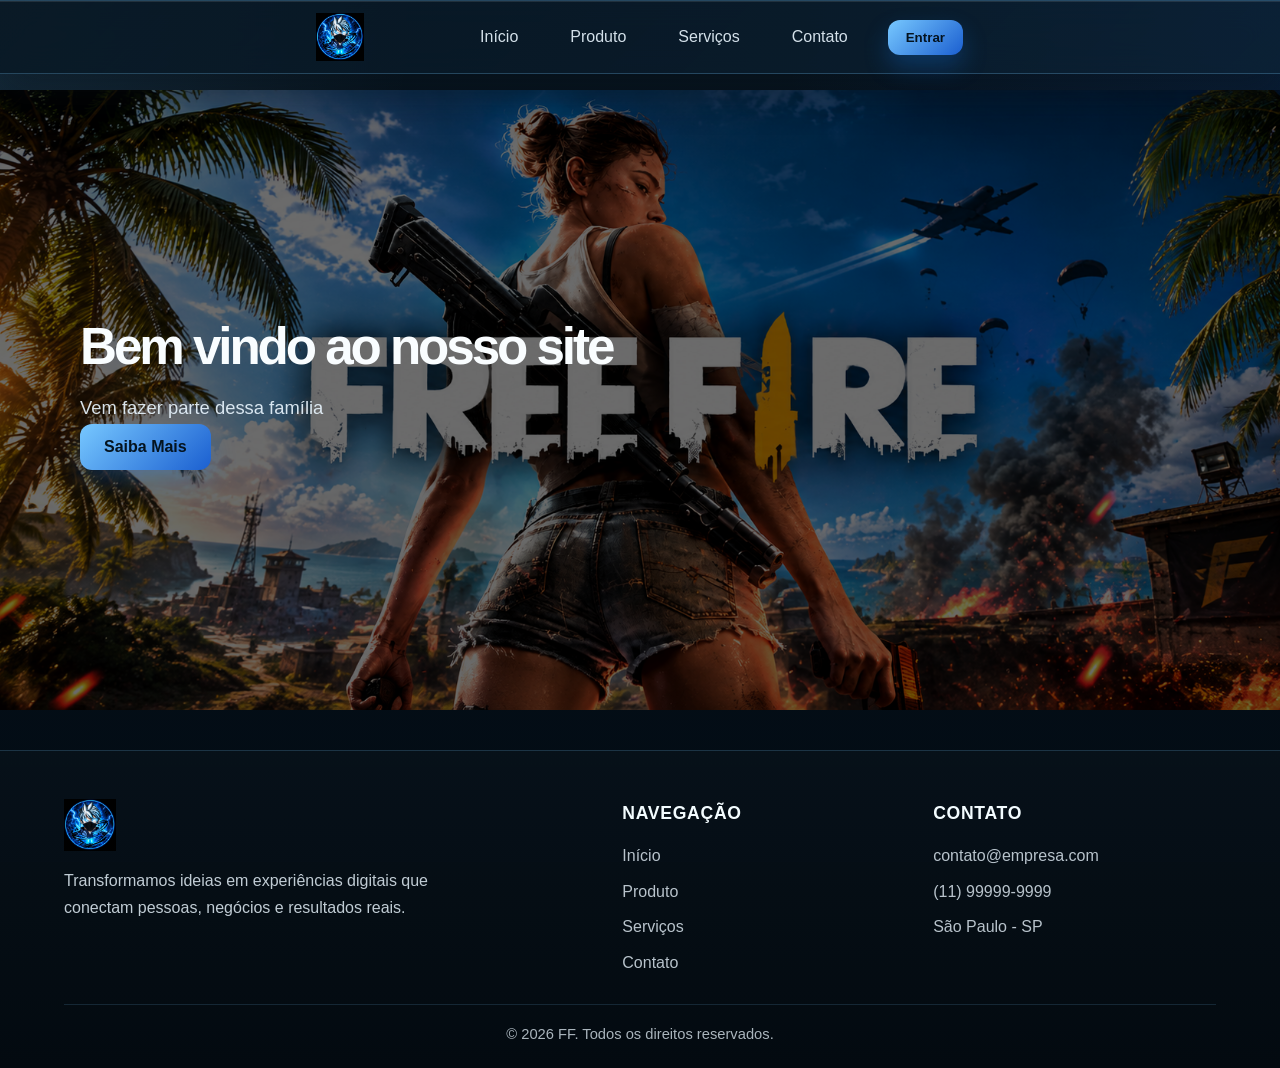
==== index.html @ ce6394fc "first commit" ====
<!DOCTYPE html>
<html lang="pt br">

<head>
    <meta charset="UTF-8">
    <meta name="viewport" content="width=device-width, initial-scale=1.0">
    <link rel="stylesheet" href="css/estilo.css">
    <title>FF</title>

</head>

<body>
    <header id="topo" class="site-header">
        <nav class="navbar" aria-label="Navegação principal">
            <div class="logo" id="logo-principal">
                <img src="./img/logo2.png" width="90" alt="Logo do site">
            </div>

            <button class="menu-toggle" type="button" aria-label="Abrir menu" aria-expanded="false">
                <span></span>
                <span></span>
                <span></span>
            </button>

            <ul class="menu" id="menu-principal">
                <li class="menu-item"><a href="index.html">Início</a></li>
                <li class="menu-item"><a href="produto.html">Produto</a></li>
                <li class="menu-item"><a href="servicos.html">Serviços</a></li>
                <li class="menu-item"><a href="contato.html">Contato</a></li>
                <li class="nav-button"><button type="button">Entrar</button></li>
            </ul>
        </nav>
    </header>

    <main id="conteudo-principal">
        <section class="hero" id="secao-hero">
            <img class="hero-image" src="./img/ChatGPT Image 23 de set. de 2026, 15_24_44.png" alt="Imagem principal">

            <div class="hero-content" id="hero-conteudo">
                <h1>Bem vindo ao nosso site</h1>
                <p>Vem fazer parte dessa família</p>
                <button type="button">Saiba Mais</button>
            </div>
        </section>

        

    <footer class="site-footer">
        <div class="footer-grid">
            <div class="footer-brand">
                <img src="./img/logo2.png" alt="Logo do site">
                <p>Transformamos ideias em experiências digitais que conectam pessoas, negócios e resultados reais.</p>
            </div>

            <div class="footer-links">
                <h3>Navegação</h3>
                <ul>
                    <li><a href="index.html">Início</a></li>
                    <li><a href="produto.html">Produto</a></li>
                    <li><a href="servicos.html">Serviços</a></li>
                    <li><a href="contato.html">Contato</a></li>
                </ul>
            </div>

            <div class="footer-links">
                <h3>Contato</h3>
                <ul class="footer-contact">
                    <li><a href="mailto:contato@empresa.com">contato@empresa.com</a></li>
                    <li><a href="tel:+5511999999999">(11) 99999-9999</a></li>
                    <li><span>São Paulo - SP</span></li>
                </ul>
            </div>
        </div>

        <div class="footer-bottom">
            <p>© 2026 FF. Todos os direitos reservados.</p>
        </div>
    </footer>

    <script>
        const header = document.querySelector('header');
        const menuToggle = document.querySelector('.menu-toggle');
        const menu = document.querySelector('.menu');

        function updateHeaderState() {
            header.classList.toggle('scrolled', window.scrollY > 20);
        }

        menuToggle.addEventListener('click', () => {
            const isOpen = menu.classList.toggle('open');
            menuToggle.setAttribute('aria-expanded', String(isOpen));
        });

        updateHeaderState();
        window.addEventListener('scroll', updateHeaderState, { passive: true });
    </script>
</body>

</html>
---- css/estilo.css ----
:root {
    --bg-site: #06131d;
    --bg-site-2: #000000;
    --bg-panel: rgba(10, 22, 34, 0.8);
    --panel-soft: #f5f8fc;
    --text-color: #0f172a;
    --text-soft: #eaf6ff;
    --muted: #7c8ea6;
    --accent: #77c8ff;
    --accent-strong: #1b5fd0;
    --accent-deep: #0d1d2b;
    --border: rgba(119, 200, 255, 0.45);
    --shadow: rgba(17, 93, 173, 0.28);
}

* {
    box-sizing: border-box;
}

html {
    scroll-behavior: smooth;
    overflow-y: scroll;
    scrollbar-width: none; 
    -ms-overflow-style: none;
}

html::-webkit-scrollbar {
    display: none; 
}

body {
    margin: 0;
    font-family: "Segoe UI", Arial, sans-serif;
    background:
        radial-gradient(circle at top left, rgba(119, 200, 255, 0.15), transparent 25%),
        radial-gradient(circle at top right, rgba(27, 95, 208, 0.16), transparent 30%),
        linear-gradient(180deg, var(--bg-site) 0%, #020a12 100%);
    color: var(--text-color);
    scrollbar-width: none;
    -ms-overflow-style: none; 
    }

body::-webkit-scrollbar {
    display: none; 
}

header {
    position: fixed;
    top: 0;
    left: 0;
    width: 100%;
    z-index: 50;
    padding-top: 0;
}

.navbar {
    position: relative;
    width: 100%;
    margin: 0;
    display: grid;
    grid-template-columns: 1fr auto 1fr;
    align-items: center;
    gap: 24px;
    padding: 0 32px;
    background: linear-gradient(135deg, rgba(8, 23, 35, 0.86), rgba(12, 34, 53, 0.72));
    border: 1px solid rgba(119, 200, 255, 0.26);
    border-left: none;
    border-right: none;
    border-radius: 0;
    box-shadow: 0 18px 38px rgba(9, 18, 28, 0.42), inset 0 1px 0 rgba(255,255,255,0.1);
    backdrop-filter: blur(16px);
    transition: background 0.25s ease, box-shadow 0.25s ease, border-color 0.25s ease;
}

.logo {
    justify-self: start;
    margin-left: 284px;
}

nav {
    width: 100%;
    display: flex;
    justify-content: center;
}

nav ul {
    display: flex;
    align-items: center;
    gap: 28px;
    list-style: none;
    justify-content: flex-end;
    margin: 0;
    padding: 0;
}

header.scrolled .navbar {
    background: linear-gradient(135deg, rgba(8, 23, 35, 0.96), rgba(11, 29, 45, 0.88));
    box-shadow: 0 16px 34px rgba(9, 18, 28, 0.48), inset 0 1px 0 rgba(255,255,255,0.12);
    border-color: rgba(146, 165, 177, 0.7);
}

.logo {
    display: flex;
    align-items: center;
    gap: 12px;
    min-width: 120px;
    height: 72px;

}

.logo img {
   
    max-height: 48px;
    width: auto;
    object-fit: contain;
    
}

.logo span {
    color: var(--text-soft);
    text-transform: uppercase;
    letter-spacing: 0.18em;
    font-size: 0.88rem;
    font-weight: 700;
}

nav ul {
    display: flex;
    align-items: center;
    gap: 28px;
    list-style: none;
    margin: 0;
    padding: 0;
}

.navbar > ul {
    position: absolute;
    top: 0;
    right: 317px;
    height: 72px;
    justify-content: flex-end;
}

.menu-toggle {
    display: none;
    width: 46px;
    height: 46px;
    border: 1px solid rgba(255,255,255,0.12);
    background: rgba(255,255,255,0.02);
    border-radius: 12px;
    cursor: pointer;
    padding: 10px 8px;
    flex-direction: column;
    justify-content: center;
    gap: 5px;
}

.menu-toggle span {
    display: block;
    width: 100%;
    height: 2px;
    background: #fff;
    border-radius: 2px;
}

nav ul li {
    position: relative;
    list-style: none;
    padding: 5px 0;
}

nav ul a {
    position: relative;
    color: rgba(234, 246, 255, 0.9);
    text-decoration: none;
    font-weight: 500;
    display: inline-block;
    padding: 10px 12px;
    border-radius: 10px;
    transition: color 0.2s ease, background 0.2s ease, transform 0.2s ease;
}

nav ul a::after {
    content: "";
    position: absolute;
    left: 12px;
    right: 12px;
    bottom: 6px;
    height: 2px;
    border-radius: 999px;
    background: linear-gradient(90deg, var(--accent), #ffffff);
    transform: scaleX(0);
    transform-origin: center;
    transition: transform 0.25s ease;
}

nav ul li:hover a::after,
nav ul a:hover::after {
    transform: scaleX(1);
}

nav ul li:hover a,
nav ul a:hover {
    color: #ffffff;
    background: rgba(255, 255, 255, 0.04);
    transform: translateY(-1px);
}

.nav-button {
    list-style: none;
}

.nav-button button,
.hero-content button,
.submit-btn {
    border: none;
    border-radius: 12px;
    background: linear-gradient(135deg, var(--accent), var(--accent-strong));
    color: #04131f;
    font-weight: 700;
    cursor: pointer;
    box-shadow: 0 12px 24px rgba(20, 132, 255, 0.25);
    transition: transform 0.2s ease, box-shadow 0.2s ease, filter 0.2s ease;
}

.nav-button button {
    padding: 10px 18px;
}

.nav-button button:hover,
.hero-content button:hover,
.submit-btn:hover {
    transform: translateY(-1px);
    filter: brightness(1.02);
    box-shadow: 0 18px 32px rgba(20, 132, 255, 0.28);
}

main {
    margin-top: 90px;
    line-height: 1.6;
    position: relative;
}

.hero {
    position: relative;
    width: 100%;
    min-height: 620px;
    overflow: hidden;
    display: flex;
    align-items: center;
    justify-content: flex-start;
    background: #050d13;
}

.hero-image {
    position: absolute;
    top: 100%;
    inset: 0;
    width: 100%;
    height: 100%;
    object-fit: cover;
    object-position: center;
    filter: brightness(0.42);
}

.hero-content {
    position: relative;
    z-index: 2;
    width: min(100%, 720px);
    padding: 72px 80px 82px;
    color: var(--text-soft);
}

.eyebrow {
    display: inline-block;
    padding: 6px 12px;
    border: 1px solid rgba(119, 200, 255, 0.6);
    border-radius: 999px;
    background: rgba(119, 200, 255, 0.09);
    color: #dff4ff;
    font-size: 0.76rem;
    letter-spacing: 0.12em;
    text-transform: uppercase;
    margin-bottom: 18px;
}

.hero-content h1 {
    margin: 0 0 18px;
    font-size: clamp(2.5rem, 4vw, 4.4rem);
    line-height: 1.05;
    letter-spacing: -0.06em;
    color: #f9fdff;
    max-width: 620px;
}

.hero-content p {
    margin: 0;
    font-size: 1.15rem;
    max-width: 560px;
    line-height: 1.7;
    color: rgba(234, 246, 255, 0.9);
}

.hero-actions {
    display: flex;
    align-items: center;
    gap: 20px;
    margin-top: 28px;
}

.hero-content button {
    padding: 14px 24px;
    font-size: 1rem;
}

.secondary-link {
    color: #effbff;
    text-decoration: none;
    font-weight: 600;
    border-bottom: 1px solid rgba(255, 255, 255, 0.45);
    padding-bottom: 2px;
}

.dashboard-section {
    width: min(1280px, 90%);
    margin: 36px auto 92px;
}

.stats-bar {
    display: grid;
    grid-template-columns: repeat(3, minmax(0, 1fr));
    gap: 18px;
    margin-bottom: 26px;
}

.stat-item {
    display: flex;
    flex-direction: column;
    gap: 8px;
    padding: 22px 20px;
    background: rgba(8, 21, 31, 0.86);
    border: 1px solid rgba(119, 200, 255, 0.22);
    border-radius: 18px;
    box-shadow: 0 12px 30px rgba(8, 21, 31, 0.2);
}

.stat-item strong {
    font-size: clamp(1.7rem, 2vw, 2.4rem);
    color: #dff4ff;
    letter-spacing: -0.04em;
}

.stat-item span {
    color: rgba(234, 246, 255, 0.75);
    font-size: 0.96rem;
}

.feature-grid {
    display: grid;
    grid-template-columns: repeat(3, minmax(0, 1fr));
    gap: 18px;
    margin-bottom: 32px;
}

.feature-card {
    background: rgba(16, 27, 39, 0.9);
    border: 1px solid rgba(119, 200, 255, 0.2);
    border-radius: 20px;
    padding: 24px 20px 18px;
    display: grid;
    grid-template-columns: 90px 1fr;
    grid-template-areas:
        "icon text"
        "button button";
    column-gap: 18px;
    row-gap: 18px;
    min-height: 200px;
    box-shadow: 0 18px 36px rgba(10, 17, 26, 0.18);
}

.feature-icon {
    grid-area: icon;
    width: 80px;
    height: 80px;
    margin: 0 auto;
    border-radius: 22px;
    background: linear-gradient(135deg, rgba(119, 200, 255, 0.18), rgba(255, 255, 255, 0.03));
    border: 1px solid rgba(119, 200, 255, 0.35);
    position: relative;
}

.icon-gear::before,
.icon-gear::after {
    content: "";
    position: absolute;
    left: 50%;
    top: 50%;
    transform: translate(-50%, -50%);
}

.icon-gear::before {
    width: 34px;
    height: 34px;
    border: 7px solid #dff4ff;
    border-radius: 50%;
}

.icon-gear::after {
    width: 12px;
    height: 12px;
    background: #dff4ff;
    border-radius: 50%;
    box-shadow: 0 -22px 0 -1px #dff4ff, 0 22px 0 -1px #dff4ff, -22px 0 0 -1px #dff4ff, 22px 0 0 -1px #dff4ff,
        15px -15px 0 -1px #dff4ff, -15px -15px 0 -1px #dff4ff, -15px 15px 0 -1px #dff4ff, 15px 15px 0 -1px #dff4ff;
}

.icon-people {
    display: flex;
    align-items: flex-end;
    justify-content: center;
    gap: 6px;
    padding-bottom: 12px;
}

.icon-people::before {
    content: "";
    position: absolute;
    left: 50%;
    bottom: 11px;
    width: 46px;
    height: 16px;
    transform: translateX(-50%);
    background: #dff4ff;
    border-radius: 18px 18px 8px 8px;
}

.icon-people span {
    position: relative;
    display: block;
    width: 18px;
    height: 18px;
    background: #dff4ff;
    border-radius: 50%;
    bottom: 0;
}

.icon-people span:nth-child(1) { width: 16px; height: 16px; }
.icon-people span:nth-child(2) { width: 20px; height: 20px; }
.icon-people span:nth-child(3) { width: 16px; height: 16px; }

.icon-chart {
    position: relative;
    display: flex;
    align-items: flex-end;
    justify-content: center;
    gap: 7px;
}

.icon-chart span {
    position: absolute;
    bottom: 18px;
    width: 8px;
    background: #dff4ff;
    border-radius: 6px 6px 0 0;
}

.icon-chart span:nth-child(1) { left: 24px; height: 26px; }
.icon-chart span:nth-child(2) { left: 37px; height: 44px; }
.icon-chart span:nth-child(3) { left: 50px; height: 62px; }

.feature-text {
    grid-area: text;
    align-self: center;
}

.feature-text h3 {
    margin: 0 0 10px;
    font-size: clamp(1.6rem, 1.8vw, 2.1rem);
    line-height: 1.15;
    color: #f4fbff;
}

.feature-text p {
    margin: 0;
    color: rgba(234, 246, 255, 0.8);
    line-height: 1.6;
    max-width: 260px;
}

.secondary-btn {
    grid-area: button;
    width: 100%;
    max-width: 180px;
    justify-self: center;
    background: transparent;
    color: #edfaff;
    border: 1px solid rgba(172, 220, 255, 0.45);
    border-radius: 10px;
    font-size: 1rem;
    padding: 10px 18px;
    cursor: pointer;
}

.info-grid {
    display: grid;
    grid-template-columns: 1.3fr 1fr;
    gap: 24px;
}

.panel {
    background: var(--panel-soft);
    border: 1px solid rgba(16, 69, 108, 0.1);
    border-radius: 20px;
    padding: 22px 20px 18px;
    box-shadow: 0 12px 28px rgba(11, 18, 28, 0.06);
}

.panel h2 {
    margin: 0 0 18px;
    font-size: clamp(1.9rem, 2vw, 2.8rem);
    line-height: 1.15;
    color: var(--text-color);
}

.table-panel table {
    width: 100%;
    border-collapse: collapse;
    font-size: 1rem;
}

.table-panel thead th {
    background: rgba(11, 26, 38, 0.05);
    color: var(--text-color);
    font-weight: 700;
    text-align: left;
    padding: 14px 12px;
    border-bottom: 1px solid rgba(11, 26, 38, 0.08);
}

.table-panel tbody td {
    padding: 14px 12px;
    color: var(--text-color);
    border-bottom: 1px solid rgba(11, 26, 38, 0.08);
}

.table-panel tbody tr:nth-child(even) {
    background: rgba(11, 26, 38, 0.02);
}

.status {
    display: inline-flex;
    align-items: center;
    justify-content: center;
    min-width: 82px;
    padding: 6px 12px;
    border-radius: 999px;
    font-size: 0.8rem;
    font-weight: 700;
}

.status.active {
    background: rgba(44, 182, 93, 0.12);
    color: #197a42;
}

.status.inactive {
    background: rgba(220, 67, 67, 0.1);
    color: #b84d4d;
}

.form-panel form {
    display: flex;
    flex-direction: column;
    gap: 16px;
}

.form-panel label {
    display: flex;
    flex-direction: column;
    gap: 8px;
    color: var(--text-color);
    font-size: 1rem;
    font-weight: 600;
}

.form-panel input,
.form-panel select,
.form-panel textarea {
    width: 100%;
    border: 1px solid rgba(11, 26, 38, 0.12);
    border-radius: 12px;
    padding: 12px 14px;
    background: rgba(255, 255, 255, 0.8);
    color: var(--text-color);
    font-size: 0.98rem;
    outline: none;
    transition: border-color 0.2s ease, box-shadow 0.2s ease;
}

.form-panel input:focus,
.form-panel select:focus,
.form-panel textarea:focus {
    border-color: rgba(27, 95, 208, 0.7);
    box-shadow: 0 0 0 4px rgba(27, 95, 208, 0.08);
}

.form-panel textarea {
    min-height: 120px;
    resize: vertical;
}

.submit-btn {
    width: 100%;
    padding: 12px 18px;
    font-size: 1.1rem;
}

.site-footer {
    background: linear-gradient(180deg, rgba(7, 17, 25, 0.96), rgba(3, 10, 16, 1));
    border-top: 1px solid rgba(119, 200, 255, 0.22);
    margin-top: 40px;
    padding: 48px 0 22px;
}

.footer-grid {
    width: min(1280px, 90%);
    margin: 0 auto;
    display: grid;
    grid-template-columns: 1.5fr 0.8fr 0.8fr;
    gap: 28px;
    align-items: start;
}

.footer-brand {
    color: rgba(234, 246, 255, 0.82);
}

.footer-brand img {
    display: block;
    max-height: 52px;
    width: auto;
    object-fit: contain;
    margin-bottom: 16px;
}

.footer-brand p {
    margin: 0;
    max-width: 420px;
    line-height: 1.7;
}

.footer-links h3 {
    margin: 0 0 16px;
    color: #f3fcff;
    font-size: 1.1rem;
    letter-spacing: 0.04em;
    text-transform: uppercase;
}

.footer-links ul {
    list-style: none;
    margin: 0;
    padding: 0;
    display: grid;
    gap: 10px;
}

.footer-links a,
.footer-links span {
    color: rgba(234, 246, 255, 0.78);
    text-decoration: none;
    transition: color 0.2s ease;
}

.footer-links a:hover {
    color: #ffffff;
}

.footer-bottom {
    width: min(1280px, 90%);
    margin: 28px auto 0;
    padding-top: 18px;
    border-top: 1px solid rgba(119, 200, 255, 0.15);
    text-align: center;
    color: rgba(234, 246, 255, 0.72);
    font-size: 0.92rem;
}

.footer-bottom p {
    margin: 0;
}

@media (max-width: 768px) {
    .site-footer {
        padding-top: 32px;
    }

    .footer-grid {
        grid-template-columns: 1fr;
    }

    .footer-brand p {
        max-width: 100%;
    }
    header {
        padding-top: 0;
    }

    .navbar {
        width: 100%;
        padding: 10px 14px;
        border-radius: 0;
        gap: 12px;
        flex-wrap: wrap;
        justify-content: space-between;
        text-align: center;
    }

    .logo {
        height: auto;
        min-width: auto;
        margin-left: 0;
    }

    .menu-toggle {
        display: flex;
    }

    nav ul {
        display: none;
        width: 100%;
        flex-direction: column;
        align-items: stretch;
        gap: 12px;
        padding: 12px 8px 8px;
    }

    .navbar > ul {
        position: static;
        height: auto;
        justify-content: initial;
    }

    nav ul.open {
        display: flex;
    }

    nav ul a {
        font-size: 0.9rem;
        padding: 8px 10px;
    }

    .hero {
        min-height: 480px;
    }

    .hero-content {
        padding: 32px 24px 40px;
    }

    .hero-content h1 {
        font-size: clamp(2.1rem, 7vw, 3.2rem);
    }

    .hero-content p {
        font-size: 1rem;
    }

    .hero-actions {
        flex-wrap: wrap;
    }

    .stats-bar,
    .feature-grid,
    .info-grid {
        grid-template-columns: 1fr;
    }

    .feature-card {
        grid-template-columns: 1fr;
        grid-template-areas:
            "icon"
            "text"
            "button";
        text-align: center;
    }

    .feature-text p {
        max-width: 100%;
    }

    .nav-button button,
    .hero-content button {
        width: auto;
        max-width: 220px;
    }
}

@media (max-width: 480px) {
    body {
        font-size: 15px;
    }

    header {
        padding-top: 0;
    }

    .navbar {
        width: 100%;
        padding: 8px 12px;
        border-radius: 0;
        text-align: center;
    }

    .logo {
        height: 52px;
    }

    .logo img {
        max-height: 36px;
    }

    nav ul {
        gap: 8px 12px;
    }

    nav ul a {
        font-size: 0.8rem;
        padding: 6px 8px;
    }

    .nav-button button {
        padding: 8px 12px;
    }

    .hero {
        min-height: 420px;
    }

    .hero-content {
        padding: 24px 18px 28px;
    }

    .hero-content h1 {
        line-height: 1.1;
    }

    .feature-card {
        padding: 18px 16px;
    }

    .table-panel {
        overflow-x: auto;
    }

    .table-panel table {
        min-width: 620px;
    }
}

.cards-section {
    margin-top: 56px;
}

.cards-heading {
    margin: 0 0 26px;
    text-align: center;
}

.cards-heading > p {
    margin: 0 0 8px;
    color: var(--accent);
    font-size: 0.8rem;
    font-weight: 800;
    letter-spacing: 0.18em;
    text-transform: uppercase;
}

.cards-heading h2 {
    margin: 0;
    color: #f4fbff;
    font-size: clamp(1.8rem, 3vw, 2.6rem);
    line-height: 1.15;
}

.cards-section .feature-card {
    grid-template-areas: "icon text";
    grid-template-rows: 1fr;
    align-items: center;
    min-height: 184px;
    border-color: rgba(119, 200, 255, 0.28);
    background: linear-gradient(145deg, rgba(16, 35, 51, 0.96), rgba(8, 20, 32, 0.92));
    transition: transform 0.25s ease, border-color 0.25s ease, box-shadow 0.25s ease;
}

.cards-section .feature-card:hover {
    transform: translateY(-6px);
    border-color: rgba(119, 200, 255, 0.72);
    box-shadow: 0 22px 42px rgba(0, 0, 0, 0.28), 0 0 24px rgba(27, 95, 208, 0.14);
}

.cards-section .feature-icon {
    display: grid;
    place-items: center;
    border-radius: 22px;
    background: linear-gradient(135deg, rgba(119, 200, 255, 0.2), rgba(27, 95, 208, 0.08));
}

.cards-section .icon-people {
    display: flex;
    align-items: flex-end;
    justify-content: center;
    gap: 6px;
    padding-bottom: 12px;
}

.icon-game::before {
    content: "FF";
    color: #dff4ff;
    font-size: 1.55rem;
    font-weight: 900;
    letter-spacing: -0.08em;
    text-shadow: 0 0 14px rgba(119, 200, 255, 0.55);
}

.icon-contact::before {
    content: "";
    width: 36px;
    height: 25px;
    border: 2px solid #dff4ff;
    border-radius: 5px;
}

.icon-contact::after {
    content: "";
    position: absolute;
    top: 24px;
    left: 31px;
    width: 15px;
    height: 15px;
    border-right: 2px solid #dff4ff;
    border-bottom: 2px solid #dff4ff;
    transform: rotate(45deg);
}

.cards-section .feature-text h3 {
    font-size: clamp(1.35rem, 1.7vw, 1.7rem);
}

.cards-section .feature-text p {
    max-width: 300px;
}

.card-contact-link {
    display: inline-block;
    margin-top: 10px;
    color: #9edcff;
    font-size: 0.88rem;
    font-weight: 700;
    text-decoration: none;
}

.card-contact-link:hover {
    color: #fff;
    text-decoration: underline;
}

@media (max-width: 768px) {
    .cards-section .feature-card {
        grid-template-columns: 1fr;
        grid-template-areas: "icon" "text";
        text-align: center;
    }

    .cards-section .feature-text p {
        max-width: 100%;
    }
}

.site-info-block {
    margin-top: 52px;
}

.site-info-panel {
    overflow-x: auto;
    border-color: rgba(119, 200, 255, 0.28);
    background: linear-gradient(145deg, rgba(16, 35, 51, 0.96), rgba(8, 20, 32, 0.94));
    box-shadow: 0 18px 36px rgba(0, 0, 0, 0.22);
}

.site-info-panel table {
    min-width: 0;
}

.site-info-panel thead th {
    background: rgba(119, 200, 255, 0.1);
    border-bottom-color: rgba(119, 200, 255, 0.24);
    color: #dff4ff;
}

.site-info-panel tbody td {
    border-bottom-color: rgba(119, 200, 255, 0.14);
    color: rgba(234, 246, 255, 0.84);
    line-height: 1.55;
}

.site-info-panel tbody td:first-child {
    width: 230px;
    color: #9edcff;
    font-weight: 700;
}

.site-info-panel tbody tr:nth-child(even) {
    background: rgba(119, 200, 255, 0.035);
}

.site-info-panel tbody tr:hover {
    background: rgba(119, 200, 255, 0.08);
}

.site-info-panel tbody tr:last-child td {
    border-bottom: 0;
}

@media (max-width: 480px) {
    .site-info-block {
        margin-top: 38px;
    }

    .site-info-panel {
        padding: 12px;
    }

    .site-info-panel thead th,
    .site-info-panel tbody td {
        padding: 12px 10px;
    }

    .site-info-panel tbody td:first-child {
        width: 34%;
    }
}
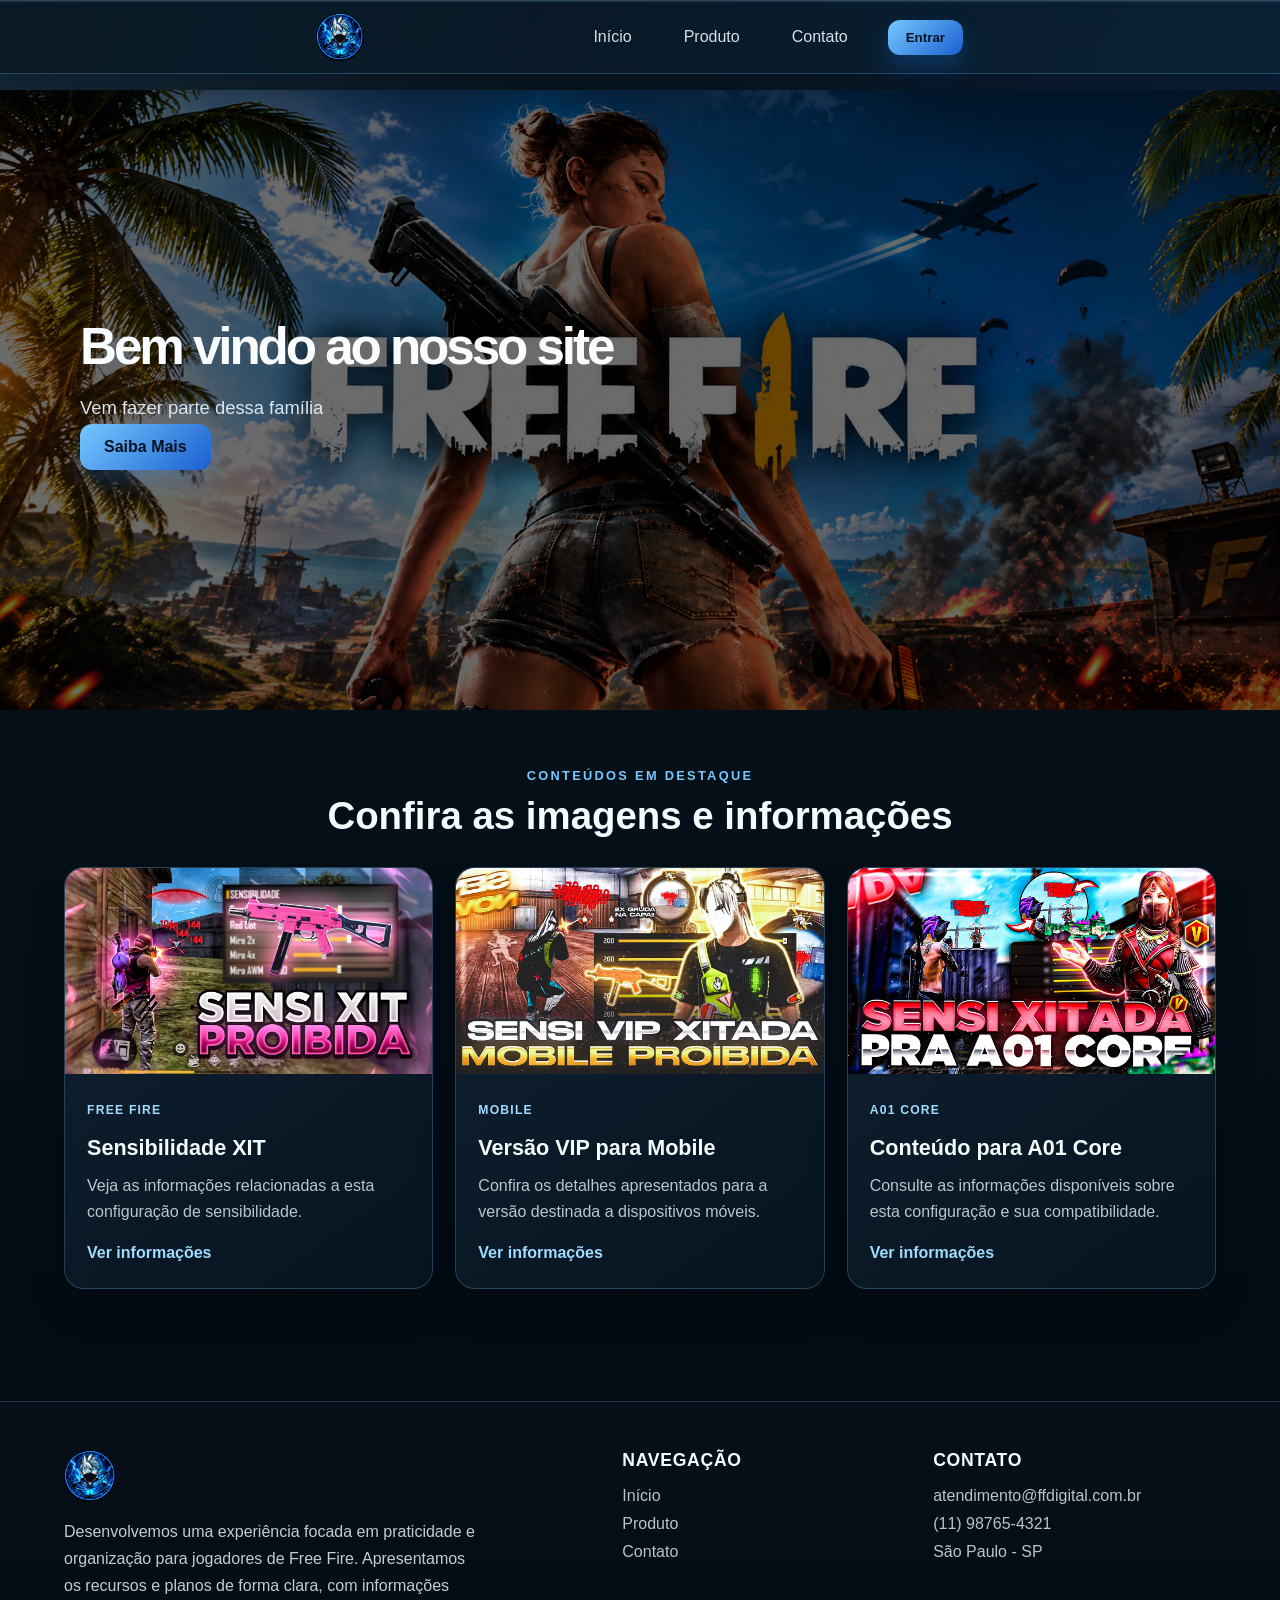
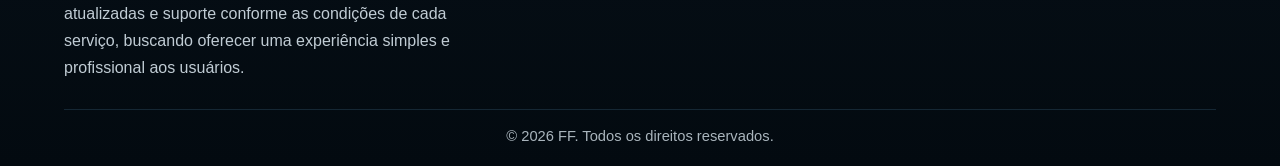
==== commit ddd36343: "first commit" ====
--- a/index.html
+++ b/index.html
@@ -1,99 +1,154 @@
-<!DOCTYPE html>
-<html lang="pt br">
+<!DOCTYPE html> <!-- Declara que o documento é HTML5 -->
 
-<head>
-    <meta charset="UTF-8">
+<html lang="pt-BR"> <!-- Inicia a página e define a língua portuguesa do Brasil -->
+
+<head> <!-- Área que guarda configurações da página -->
+    <meta charset="UTF-8"> <!-- Permite acentos e caracteres especiais -->
     <meta name="viewport" content="width=device-width, initial-scale=1.0">
+    <!-- Faz a página se adaptar ao tamanho da tela do celular -->
+    
     <link rel="stylesheet" href="css/estilo.css">
-    <title>FF</title>
+    <!-- Conecta o arquivo CSS que deixa o site com estilo -->
+    
+    <title>FF</title> <!-- Título que aparece na aba do navegador -->
+</head> <!-- Fecha a área de configuração -->
 
-</head>
+<body> <!-- Começa o conteúdo visível da página -->
 
-<body>
-    <header id="topo" class="site-header">
-        <nav class="navbar" aria-label="Navegação principal">
-            <div class="logo" id="logo-principal">
+    <header id="topo" class="site-header"> <!-- Cabeçalho do site -->
+        <nav class="navbar" aria-label="Navegação principal"> <!-- Menu de navegação -->
+            <div class="logo" id="logo-principal"> <!-- Bloco do logo -->
                 <img src="./img/logo2.png" width="90" alt="Logo do site">
+                <!-- Exibe a imagem do logo -->
             </div>
 
             <button class="menu-toggle" type="button" aria-label="Abrir menu" aria-expanded="false">
-                <span></span>
-                <span></span>
-                <span></span>
+                <!-- Botão do menu mobile -->
+                <span></span> <!-- Linha 1 do ícone do menu -->
+                <span></span> <!-- Linha 2 do ícone do menu -->
+                <span></span> <!-- Linha 3 do ícone do menu -->
             </button>
 
-            <ul class="menu" id="menu-principal">
-                <li class="menu-item"><a href="index.html">Início</a></li>
-                <li class="menu-item"><a href="produto.html">Produto</a></li>
-                <li class="menu-item"><a href="servicos.html">Serviços</a></li>
-                <li class="menu-item"><a href="contato.html">Contato</a></li>
+            <ul class="menu" id="menu-principal"> <!-- Lista de links do menu -->
+                <li class="menu-item"><a href="index.html">Início</a></li> <!-- Link para a página inicial -->
+                <li class="menu-item"><a href="produto.html">Produto</a></li> <!-- Link para a página de produtos -->
+                <li class="menu-item"><a href="contato.html">Contato</a></li> <!-- Link para a página de contato -->
                 <li class="nav-button"><button type="button">Entrar</button></li>
+                <!-- Botão de acesso -->
             </ul>
         </nav>
     </header>
 
-    <main id="conteudo-principal">
-        <section class="hero" id="secao-hero">
+    <main id="conteudo-principal"> <!-- Conteúdo principal da página -->
+        <section class="hero" id="secao-hero"> <!-- Seção de destaque/banner -->
             <img class="hero-image" src="./img/ChatGPT Image 23 de set. de 2026, 15_24_44.png" alt="Imagem principal">
+            <!-- Imagem principal da seção hero -->
 
-            <div class="hero-content" id="hero-conteudo">
-                <h1>Bem vindo ao nosso site</h1>
-                <p>Vem fazer parte dessa família</p>
-                <button type="button">Saiba Mais</button>
+            <div class="hero-content" id="hero-conteudo"> <!-- Conteúdo textual do banner -->
+                <h1>Bem vindo ao nosso site</h1> <!-- Título principal -->
+                <p>Vem fazer parte dessa família</p> <!-- Texto de apoio -->
+                <button type="button">Saiba Mais</button> <!-- Botão de chamada -->
             </div>
         </section>
 
-        
-
-    <footer class="site-footer">
-        <div class="footer-grid">
-            <div class="footer-brand">
-                <img src="./img/logo2.png" alt="Logo do site">
-                <p>Transformamos ideias em experiências digitais que conectam pessoas, negócios e resultados reais.</p>
+        <section class="home-cards" aria-labelledby="home-cards-title"> <!-- Seção de cards -->
+            <div class="home-cards-heading"> <!-- Cabeçalho da seção -->
+                <p>Conteúdos em destaque</p> <!-- Texto pequeno -->
+                <h2 id="home-cards-title">Confira as imagens e informações</h2>
+                <!-- Título da seção -->
             </div>
 
-            <div class="footer-links">
+            <div class="home-card-grid"> <!-- Container dos cards -->
+                <article class="home-card"> <!-- Primeiro card -->
+                    <img src="./img/xit.jpg" alt="Imagem sobre sensibilidade XIT para Free Fire" loading="lazy">
+                    <!-- Imagem do card -->
+                    <div class="home-card-content"> <!-- Conteúdo do card -->
+                        <span class="home-card-tag">Free Fire</span> <!-- Tag do item -->
+                        <h3>Sensibilidade XIT</h3> <!-- Nome do produto -->
+                        <p>Veja as informações relacionadas a esta configuração de sensibilidade.</p>
+                        <!-- Descrição -->
+                        <a href="produto.html">Ver informações</a> <!-- Link para mais detalhes -->
+                    </div>
+                </article>
+
+                <article class="home-card"> <!-- Segundo card -->
+                    <img src="./img/xit1jpg.jpg" alt="Imagem sobre XIT VIP para Free Fire Mobile" loading="lazy">
+                    <div class="home-card-content">
+                        <span class="home-card-tag">Mobile</span>
+                        <h3>Versão VIP para Mobile</h3>
+                        <p>Confira os detalhes apresentados para a versão destinada a dispositivos móveis.</p>
+                        <a href="produto.html">Ver informações</a>
+                    </div>
+                </article>
+
+                <article class="home-card"> <!-- Terceiro card -->
+                    <img src="./img/xit2.jpg" alt="Imagem sobre sensibilidade XIT para A01 Core" loading="lazy">
+                    <div class="home-card-content">
+                        <span class="home-card-tag">A01 Core</span>
+                        <h3>Conteúdo para A01 Core</h3>
+                        <p>Consulte as informações disponíveis sobre esta configuração e sua compatibilidade.</p>
+                        <a href="produto.html">Ver informações</a>
+                    </div>
+                </article>
+            </div>
+        </section>
+    </main>
+
+    <footer class="site-footer"> <!-- Rodapé da página -->
+        <div class="footer-grid"> <!-- Grid do rodapé -->
+            <div class="footer-brand"> <!-- Logo e descrição -->
+                <img src="./img/logo2.png" alt="Logo do site">
+                <p>Desenvolvemos uma experiência focada em praticidade e organização para jogadores de Free Fire. Apresentamos os recursos e planos de forma clara, com informações atualizadas e suporte conforme as condições de cada serviço, buscando oferecer uma experiência simples e profissional aos usuários.
+</p>
+            </div>
+
+            <div class="footer-links"> <!-- Bloco de navegação -->
                 <h3>Navegação</h3>
                 <ul>
                     <li><a href="index.html">Início</a></li>
                     <li><a href="produto.html">Produto</a></li>
-                    <li><a href="servicos.html">Serviços</a></li>
                     <li><a href="contato.html">Contato</a></li>
                 </ul>
             </div>
 
-            <div class="footer-links">
+            <div class="footer-links"> <!-- Bloco de contato -->
                 <h3>Contato</h3>
                 <ul class="footer-contact">
-                    <li><a href="mailto:contato@empresa.com">contato@empresa.com</a></li>
-                    <li><a href="tel:+5511999999999">(11) 99999-9999</a></li>
-                    <li><span>São Paulo - SP</span></li>
+                    <li><a href="mailto:atendimento@ffdigital.com.br">atendimento@ffdigital.com.br</a></li>
+                    <!-- E-mail -->
+                    <li><a href="tel:+5511987654321">(11) 98765-4321</a></li>
+                    <!-- Telefone -->
+                    <li><span>São Paulo - SP</span></li> <!-- Localização -->
                 </ul>
             </div>
         </div>
 
-        <div class="footer-bottom">
-            <p>© 2026 FF. Todos os direitos reservados.</p>
+        <div class="footer-bottom"> <!-- Parte final do rodapé -->
+            <p>© 2026 FF. Todos os direitos reservados.</p> <!-- Texto de copyright -->
         </div>
     </footer>
 
-    <script>
-        const header = document.querySelector('header');
-        const menuToggle = document.querySelector('.menu-toggle');
-        const menu = document.querySelector('.menu');
+    <script> <!-- Inicia JavaScript -->
+        const header = document.querySelector('header'); <!-- Pega o cabeçalho -->
+        const menuToggle = document.querySelector('.menu-toggle'); <!-- Pega botão do menu -->
+        const menu = document.querySelector('.menu'); <!-- Pega o menu -->
 
         function updateHeaderState() {
             header.classList.toggle('scrolled', window.scrollY > 20);
+            // Adiciona ou remove a classe 'scrolled' quando a página rola
         }
 
         menuToggle.addEventListener('click', () => {
             const isOpen = menu.classList.toggle('open');
             menuToggle.setAttribute('aria-expanded', String(isOpen));
+            // Abre/fecha o menu e atualiza o atributo para acessibilidade
         });
 
         updateHeaderState();
         window.addEventListener('scroll', updateHeaderState, { passive: true });
+        // Atualiza o cabeçalho quando a página é rolada
     </script>
-</body>
 
-</html>+</body> <!-- Fecha o conteúdo da página -->
+
+</html> <!-- Fecha a estrutura do documento -->
--- a/css/estilo.css
+++ b/css/estilo.css
@@ -106,6 +106,7 @@
     gap: 12px;
     min-width: 120px;
     height: 72px;
+    
 
 }
 
@@ -114,6 +115,7 @@
     max-height: 48px;
     width: auto;
     object-fit: contain;
+    border-radius: 50%;
     
 }
 
@@ -642,6 +644,7 @@
     width: auto;
     object-fit: contain;
     margin-bottom: 16px;
+     border-radius: 50%;
 }
 
 .footer-brand p {
@@ -1042,4 +1045,121 @@
     }
 }
 
-
+.home-cards {
+    width: min(1280px, 90%);
+    margin: 0 auto;
+    padding: 56px 0 72px;
+}
+
+.home-cards-heading {
+    margin: 0 0 28px;
+    text-align: center;
+}
+
+.home-cards-heading > p {
+    margin: 0 0 8px;
+    color: var(--accent);
+    font-size: 0.8rem;
+    font-weight: 800;
+    letter-spacing: 0.18em;
+    text-transform: uppercase;
+}
+
+.home-cards-heading h2 {
+    margin: 0;
+    color: #f4fbff;
+    font-size: clamp(1.8rem, 3vw, 2.6rem);
+    line-height: 1.15;
+}
+
+.home-card-grid {
+    display: grid;
+    grid-template-columns: repeat(3, minmax(0, 1fr));
+    gap: 22px;
+}
+
+.home-card {
+    overflow: hidden;
+    border: 1px solid rgba(119, 200, 255, 0.24);
+    border-radius: 20px;
+    background: linear-gradient(145deg, rgba(16, 35, 51, 0.96), rgba(8, 20, 32, 0.94));
+    box-shadow: 0 18px 36px rgba(0, 0, 0, 0.22);
+    transition: transform 0.25s ease, border-color 0.25s ease, box-shadow 0.25s ease;
+}
+
+.home-card:hover {
+    transform: translateY(-5px);
+    border-color: rgba(119, 200, 255, 0.68);
+    box-shadow: 0 22px 42px rgba(0, 0, 0, 0.3), 0 0 24px rgba(27, 95, 208, 0.14);
+}
+
+.home-card img {
+    display: block;
+    width: 100%;
+    aspect-ratio: 16 / 9;
+    object-fit: cover;
+    background: #102b40;
+}
+
+.home-card-content {
+    padding: 22px;
+    color: var(--text-soft);
+}
+
+.home-card-tag {
+    display: inline-block;
+    margin-bottom: 10px;
+    color: #9edcff;
+    font-size: 0.76rem;
+    font-weight: 800;
+    letter-spacing: 0.1em;
+    text-transform: uppercase;
+}
+
+.home-card-content h3 {
+    margin: 0 0 8px;
+    color: #f4fbff;
+    font-size: 1.35rem;
+}
+
+.home-card-content p {
+    margin: 0 0 16px;
+    color: rgba(234, 246, 255, 0.78);
+    line-height: 1.6;
+}
+
+.home-card-content a {
+    color: #9edcff;
+    font-weight: 700;
+    text-decoration: none;
+}
+
+.home-card-content a:hover,
+.home-card-content a:focus-visible {
+    color: #fff;
+    text-decoration: underline;
+}
+
+@media (max-width: 900px) {
+    .home-card-grid {
+        grid-template-columns: repeat(2, minmax(0, 1fr));
+    }
+}
+
+@media (max-width: 600px) {
+    .home-cards {
+        padding: 40px 0 52px;
+    }
+
+    .home-card-grid {
+        grid-template-columns: 1fr;
+    }
+}
+
+@media (prefers-reduced-motion: reduce) {
+    .home-card {
+        transition: none;
+    }
+}
+
+
